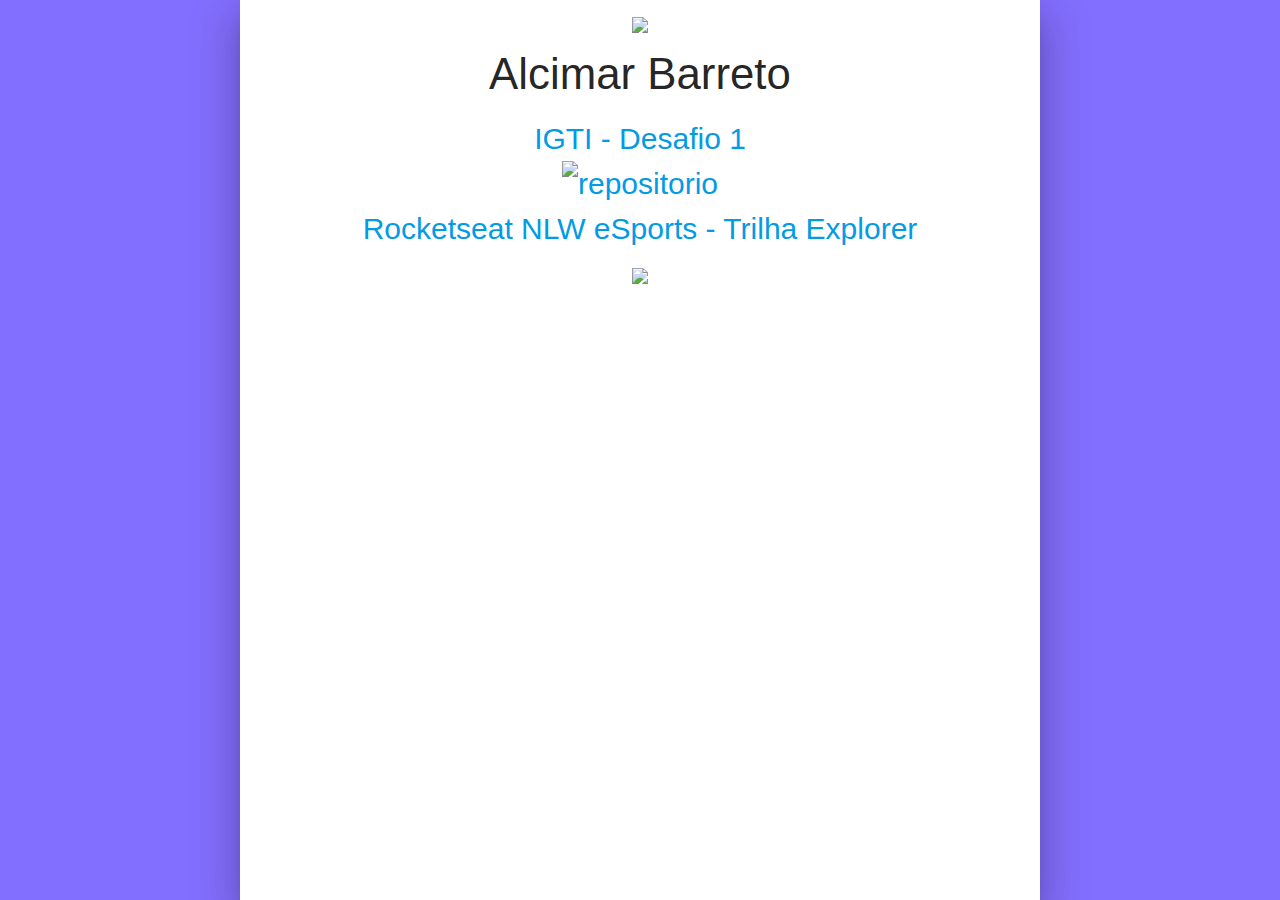
==== index.html @ d8711229 "Update index.html" ====
<!DOCTYPE html>
<html lang="en">
  <head>
    <meta charset="UTF-8" />
    <link rel="icon" href="data:;base64,iVBORwOKGO=" />
    <link
      rel="stylesheet"
      href="https://cdnjs.cloudflare.com/ajax/libs/materialize/1.0.0/css/materialize.min.css"
    />
    <link
      href="https://fonts.googleapis.com/icon?family=Material+Icons"
      rel="stylesheet"
    />
    <meta name="viewport" content="width=device-width, initial-scale=1.0" />
    <link rel="stylesheet" href="style.css" />
    <title>Alcimar Barreto - Lista de links</title>
  </head>
  <body>
    <div id="content" class="z-depth-5">
      <div id="header" class="center">
        <a target="_blank" href="https://www.linkedin.com/in/alcimargomes/">
          <img
            width="30"
            src="https://img.icons8.com/ios-glyphs/96/000000/linkedin.png"
          />
        </a>
        <h3>Alcimar Barreto</h3>
      </div>
      <div id="list-itens">
        <ul>
          <li title="Live">
            <a target="_blank" href="./CoresRGB/">IGTI - Desafio 1</a>
          </li>
          <li title="Link do repositório">
            <a
              target="_blank"
              href="https://github.com/alcimarbarreto/CoresRGB"
            >
              <img
                width="30"
                alt="repositorio"
                src="https://img.icons8.com/ios-glyphs/64/000000/github.png"
              />
            </a>
          </li>
          <li title="Live">
            <a target="_blank" href="./NLW_eSports/">Rocketseat NLW eSports - Trilha Explorer</a>
          </li>
          <li title="Link do repositório">
            <a
              target="_blank"
              href="https://github.com/alcimarbarreto/NLW_eSports"
            >
              <img
                width="30"
                src="https://www.rocketseat.com.br/assets/logos/rocketseat.svg"
              />
            </a>
          </li>
        </ul>
      </div>
    </div>
  </body>
</html>
---- style.css ----
* {
  margin: 0;
  padding: 0; 
  box-sizing: border-box;
}

body {
  margin: 0 auto;
  padding: 0;
  text-rendering: optimizeLegibility !important;
  -webkit-font-smoothing: antialiased !important;
  background-color: #836FFF;
  
}

#content {
  background-color: white;
  max-width: 800px;
  margin: auto;
  display: flex;
  flex-direction: column;
  text-align: center;
  height: 100vh;
}

#list-itens {
  display: flex;
  flex-direction: column;
  text-align: center;
  justify-content: center;  
}
h3 {
  margin-top: 5px;
}

li {
  list-style: none;
  transition: transform 0.2s;
  flex-direction: row;
  justify-content: stretch;
}
li:hover {
  transform: translateX(2px);
}

a {
  width: 100%;
  text-decoration: none;
  font-size: 30px;
  transition: color 0.5s;
  cursor: pointer;
}

a:hover {
  color: #000;
}
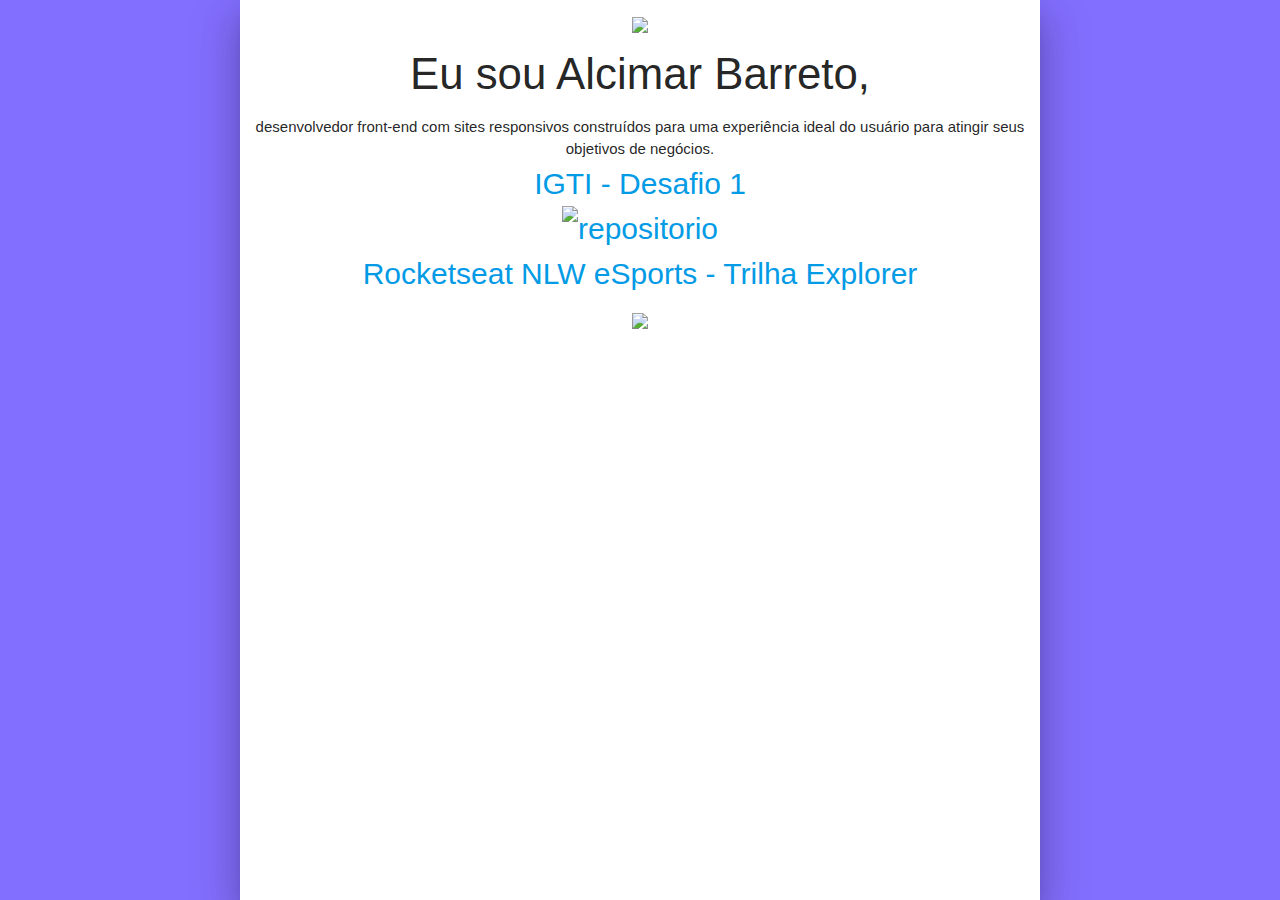
==== commit b4a39042: "Update index.html" ====
--- a/index.html
+++ b/index.html
@@ -24,7 +24,8 @@
             src="https://img.icons8.com/ios-glyphs/96/000000/linkedin.png"
           />
         </a>
-        <h3>Alcimar Barreto</h3>
+        <h3>Eu sou Alcimar Barreto,</h3>
+        <p>desenvolvedor front-end com sites responsivos construídos para uma experiência ideal do usuário para atingir seus objetivos de negócios.</p>
       </div>
       <div id="list-itens">
         <ul>
@@ -53,7 +54,7 @@
             >
               <img
                 width="30"
-                src="https://www.rocketseat.com.br/assets/logos/rocketseat.svg"
+                src="https://d1fdloi71mui9q.cloudfront.net/S5pZEvhjTXyASDS2uLFl_8n4kncbIn92F5YIc"
               />
             </a>
           </li>
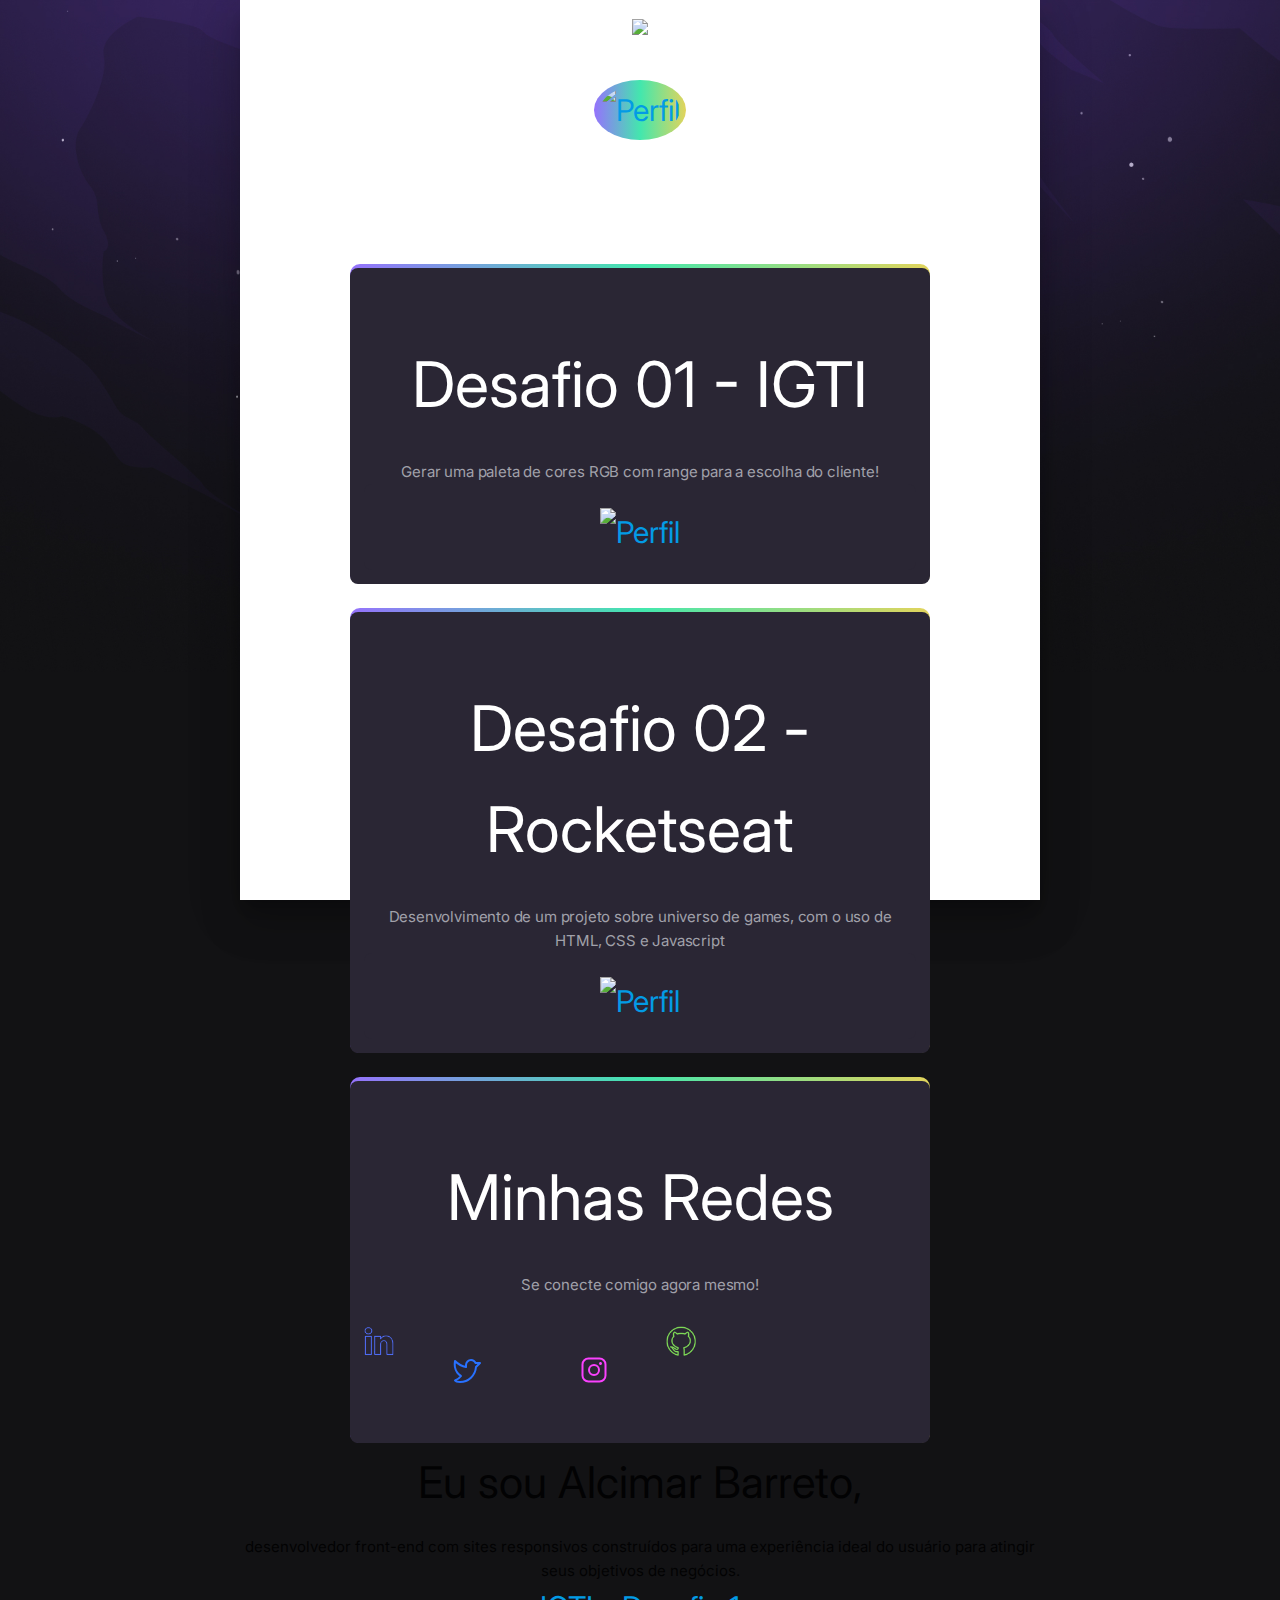
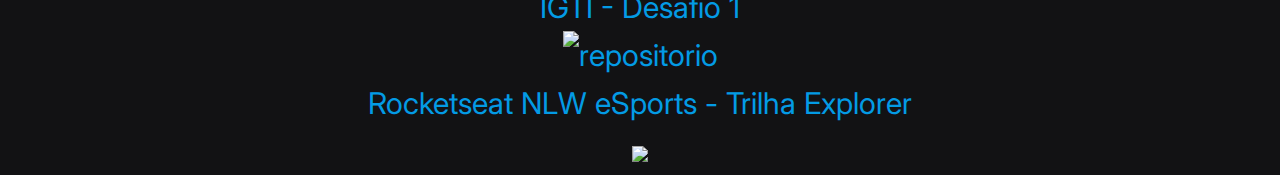
==== commit fcbd52b4: "Portifolio" ====
--- a/index.html
+++ b/index.html
@@ -23,7 +23,115 @@
             width="30"
             src="https://img.icons8.com/ios-glyphs/96/000000/linkedin.png"
           />
-        </a>
+        </a><!DOCTYPE html>
+        <html Lang="pt-br">
+             <head>
+                  <!--<meta http-equiv="X-UA-Compatible" content="IE=edge"> -->
+                  <link rel="preconnect" href="https://fonts.googleapis.com">
+                <link rel="preconnect" href="https://fonts.gstatic.com" crossorigin>
+                <link href="https://fonts.googleapis.com/css2?family=Inter:wght@400;900&display=swap" rel="stylesheet">
+                
+                <meta charset="UTF-8" />
+                <meta name="viewport" content="width=device-width, initial-scale=1.0" />
+                <title>NLW Esports</title>
+        
+                <link rel="stylesheet" href="./styles.css">
+             </head>
+             <body>
+                  <header>
+                       <div class="perfil">
+                            <a 
+                            target="_blank"
+                            href="https://github.com/alcimarbarreto">
+                                 <img src="https://lh3.googleusercontent.com/a/AItbvmnNAc9KF8YXdF20Ddw1pdINNLZZWz-jFGR0GxEq=s288-p-rw-no" alt="Perfil">
+                            </a> 
+                       </div>
+                       <div class="sobre">
+                            <p>Sou Alcimar Barreto, desenvolvedor front-end com sites responsivos, construídos para uma experiência confortavel do usuário para atingir seus objetivos de negócios.</p>
+                       </div>
+                  </header>
+                  <main>
+                       <section>
+                            <div>
+                                      <h1>Desafio 01 - IGTI</h1>
+                                      <p>Gerar uma paleta de cores RGB com range para a escolha do cliente!                                   
+                                      </p>
+                                      <div class="seta">
+                                           <a target="_blank"
+                                                href="https://www.twitch.tv/magnersilver">
+                                                <img src="https://cdn-0.imagensemoldes.com.br/wp-content/uploads/2020/04/Arquivo-Seta-Azul-em-png.png" alt="Perfil">
+                                           </a>
+                                      </div>
+                            </div>
+                            
+                       </section>
+                  
+                       <section>
+                            <div>
+                                 <h1>Desafio 02 - Rocketseat</h1>
+                                 <p>Desenvolvimento de um projeto sobre universo de games, com o uso de HTML, CSS e Javascript
+                                 </p>
+                       
+                                 <div class="seta">
+                                      <a target="_blank"
+                                           href="https://www.twitch.tv/magnersilver">
+                                           <img src="https://cdn-0.imagensemoldes.com.br/wp-content/uploads/2020/04/Arquivo-Seta-Azul-em-png.png" alt="Perfil">
+                                      </a>
+                                 </div>
+                            </div>
+                       </section>
+        
+                       <section>
+                            <div>                         
+                                      <h1>Minhas Redes</h1>
+                                      <p>Se conecte comigo agora mesmo!</p>
+                                      <ul class="social-list">
+                                           <li>
+                                                <a target="_blank" 
+                                                href="https://www.linkedin.com/in/alcimargomes/">
+                                                <img id="redes_icon" src="assets/linkedin.png">
+                                                </a>
+                                           </li>                                   
+        
+                                           <li>
+                                                <a target="_blank" 
+                                                href="https://twitter.com/alcimargomes">
+                                                     <figure>
+                                                          <svg width="32" height="32" viewBox="0 0 32 32" fill="none" xmlns="http://www.w3.org/2000/svg">
+                                                          <path d="M16 11C16 8.25003 18.3125 5.96253 21.0625 6.00003C22.0256 6.01115 22.9649 6.30018 23.7676 6.83237C24.5704 7.36457 25.2023 8.11728 25.5875 9.00003H30L25.9625 13.0375C25.7019 17.0932 23.9066 20.8975 20.9415 23.6769C17.9764 26.4562 14.0641 28.002 10 28C6 28 5 26.5 5 26.5C5 26.5 9 25 11 22C11 22 3 18 5 7.00003C5 7.00003 10 12 16 13V11Z" stroke="#2871FF" stroke-width="2" stroke-linecap="round" stroke-linejoin="round"/>
+                                                          </svg>                                                       
+                                                          <!-- <figcaption>Informações sobre Counter-Strike</figcaption>-->
+                                                     </figure>
+                                                </a>
+                                           </li>
+                                           
+                                           <li>
+                                                <a target="_blank" 
+                                                href="https://www.instagram.com/alcimar_barreto/">
+                                                     <figure>
+                                                          <svg width="32" height="32" viewBox="0 0 32 32" fill="none" xmlns="http://www.w3.org/2000/svg">
+                                                               <path d="M16 21C18.7614 21 21 18.7614 21 16C21 13.2386 18.7614 11 16 11C13.2386 11 11 13.2386 11 16C11 18.7614 13.2386 21 16 21Z" stroke="#FA41FE" stroke-width="2" stroke-miterlimit="10"/>
+                                                               <path d="M21.5 4.5H10.5C7.18629 4.5 4.5 7.18629 4.5 10.5V21.5C4.5 24.8137 7.18629 27.5 10.5 27.5H21.5C24.8137 27.5 27.5 24.8137 27.5 21.5V10.5C27.5 7.18629 24.8137 4.5 21.5 4.5Z" stroke="#FA41FE" stroke-width="2" stroke-linecap="round" stroke-linejoin="round"/>
+                                                               <path d="M22.5 11C23.3284 11 24 10.3284 24 9.5C24 8.67157 23.3284 8 22.5 8C21.6716 8 21 8.67157 21 9.5C21 10.3284 21.6716 11 22.5 11Z" fill="#FA41FE"/>
+                                                               </svg>                                                       
+                                                          <!-- <figcaption>Informações sobre League of Legends</figcaption>-->
+                                                     </figure>
+                                                </a>
+                                           </li>
+                                           <li>
+                                                <a target="_blank" 
+                                                href="https://github.com/alcimarbarreto">
+                                                <img id="redes_icon" src="assets/github.png">
+                                                </a>
+                                           </li>   
+                                      </ul>
+                            </div>
+                       </section>
+        
+                  </main>
+             </body>
+             
+        </html>
         <h3>Eu sou Alcimar Barreto,</h3>
         <p>desenvolvedor front-end com sites responsivos construídos para uma experiência ideal do usuário para atingir seus objetivos de negócios.</p>
       </div>
--- a/styles.css
+++ b/styles.css
@@ -0,0 +1,117 @@
+* {
+    margin: 0;
+    padding: 0;
+    box-sizing: border-box;
+}
+
+ul {
+    list-style: none;
+}
+
+body {
+    background-image: url(./assets/bg.jpg);
+    background-position: top center;
+    background-size: 100% auto;
+    background-repeat: no-repeat;
+    background-color: #121214;
+    
+}
+
+body * {
+    font-family: 'Inter', sans-serif;
+    line-height: 160%;
+}
+
+header {
+    
+    display: grid;
+    justify-content: center;
+    padding: 32px;  
+    
+ }
+
+header img  {
+    background-image: linear-gradient(90deg, #9572FC 0%, #43E7AD 50.52%, #E2D45C 100%);
+    border-radius: 50%;
+    padding: 6px;  
+    width: 120px;
+}
+ .perfil {
+    text-align: center;
+ }
+ 
+ .sobre {
+    max-width: 580px;
+    color: white;
+    display: grid;
+    flex-wrap: wrap;
+    gap: 16px;
+    justify-content: center;
+    padding: 10px; 
+    text-align: justify; 
+    text-indent: 35px;
+ }
+
+main {
+    max-width: 580px;
+    width: 90%;
+    margin: auto;
+    display: grid;
+    gap: 24px;
+    /* margin-top: 32px; */
+}
+
+section {
+    color: white;
+    background-image: linear-gradient(90deg, #9572FC 0%, #43E7AD 50.52%, #E2D45C 100%);
+    padding-top: 4px;
+    border-radius: 10px;
+}
+
+section div {
+    background-color: #2A2634;
+    padding: 14px;
+    padding-top: 24px;
+    border-radius: 8px;
+}
+
+section h2 {
+    letter-spacing: -0.47px;
+}
+
+section p {
+    letter-spacing: -0.18px;
+    color: #A1A1AA;
+}
+
+section ul {
+    display: flex;
+    flex-wrap: wrap;
+    gap: 16px;
+    margin-top: 24px;
+}
+.seta {
+    display: grid;
+    width: 100%;
+    text-align: center;
+}
+
+.seta img {
+    width: 20px;
+}
+
+.games-list img {
+    width: 90px;
+    border-radius: 8px;
+}
+
+.channel-list img {
+    border-radius: 50%; 
+    width: 70px;
+}
+#redes_icon {
+    width: 30px;
+}
+
+
+
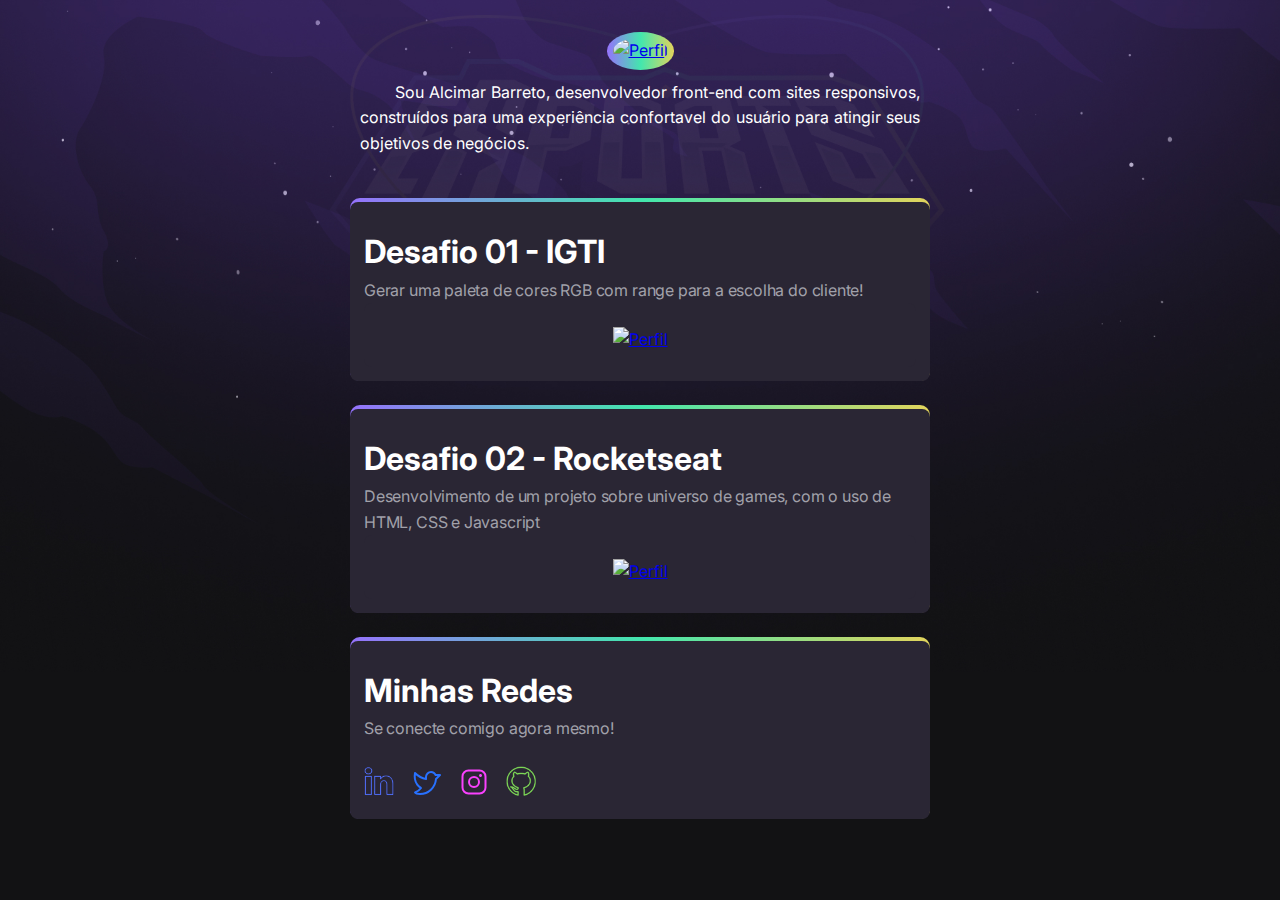
==== commit 28e5c5cc: "Update index.html" ====
--- a/index.html
+++ b/index.html
@@ -1,29 +1,4 @@
 <!DOCTYPE html>
-<html lang="en">
-  <head>
-    <meta charset="UTF-8" />
-    <link rel="icon" href="data:;base64,iVBORwOKGO=" />
-    <link
-      rel="stylesheet"
-      href="https://cdnjs.cloudflare.com/ajax/libs/materialize/1.0.0/css/materialize.min.css"
-    />
-    <link
-      href="https://fonts.googleapis.com/icon?family=Material+Icons"
-      rel="stylesheet"
-    />
-    <meta name="viewport" content="width=device-width, initial-scale=1.0" />
-    <link rel="stylesheet" href="style.css" />
-    <title>Alcimar Barreto - Lista de links</title>
-  </head>
-  <body>
-    <div id="content" class="z-depth-5">
-      <div id="header" class="center">
-        <a target="_blank" href="https://www.linkedin.com/in/alcimargomes/">
-          <img
-            width="30"
-            src="https://img.icons8.com/ios-glyphs/96/000000/linkedin.png"
-          />
-        </a><!DOCTYPE html>
         <html Lang="pt-br">
              <head>
                   <!--<meta http-equiv="X-UA-Compatible" content="IE=edge"> -->
@@ -54,11 +29,11 @@
                        <section>
                             <div>
                                       <h1>Desafio 01 - IGTI</h1>
-                                      <p>Gerar uma paleta de cores RGB com range para a escolha do cliente!                                   
+                                      <p>Gerar uma paleta de cores RGB com range para a escolha do cliente!                              
                                       </p>
                                       <div class="seta">
                                            <a target="_blank"
-                                                href="https://www.twitch.tv/magnersilver">
+                                                href="./CoresRGB/">
                                                 <img src="https://cdn-0.imagensemoldes.com.br/wp-content/uploads/2020/04/Arquivo-Seta-Azul-em-png.png" alt="Perfil">
                                            </a>
                                       </div>
@@ -132,42 +107,4 @@
              </body>
              
         </html>
-        <h3>Eu sou Alcimar Barreto,</h3>
-        <p>desenvolvedor front-end com sites responsivos construídos para uma experiência ideal do usuário para atingir seus objetivos de negócios.</p>
-      </div>
-      <div id="list-itens">
-        <ul>
-          <li title="Live">
-            <a target="_blank" href="./CoresRGB/">IGTI - Desafio 1</a>
-          </li>
-          <li title="Link do repositório">
-            <a
-              target="_blank"
-              href="https://github.com/alcimarbarreto/CoresRGB"
-            >
-              <img
-                width="30"
-                alt="repositorio"
-                src="https://img.icons8.com/ios-glyphs/64/000000/github.png"
-              />
-            </a>
-          </li>
-          <li title="Live">
-            <a target="_blank" href="./NLW_eSports/">Rocketseat NLW eSports - Trilha Explorer</a>
-          </li>
-          <li title="Link do repositório">
-            <a
-              target="_blank"
-              href="https://github.com/alcimarbarreto/NLW_eSports"
-            >
-              <img
-                width="30"
-                src="https://d1fdloi71mui9q.cloudfront.net/S5pZEvhjTXyASDS2uLFl_8n4kncbIn92F5YIc"
-              />
-            </a>
-          </li>
-        </ul>
-      </div>
-    </div>
-  </body>
-</html>
+        
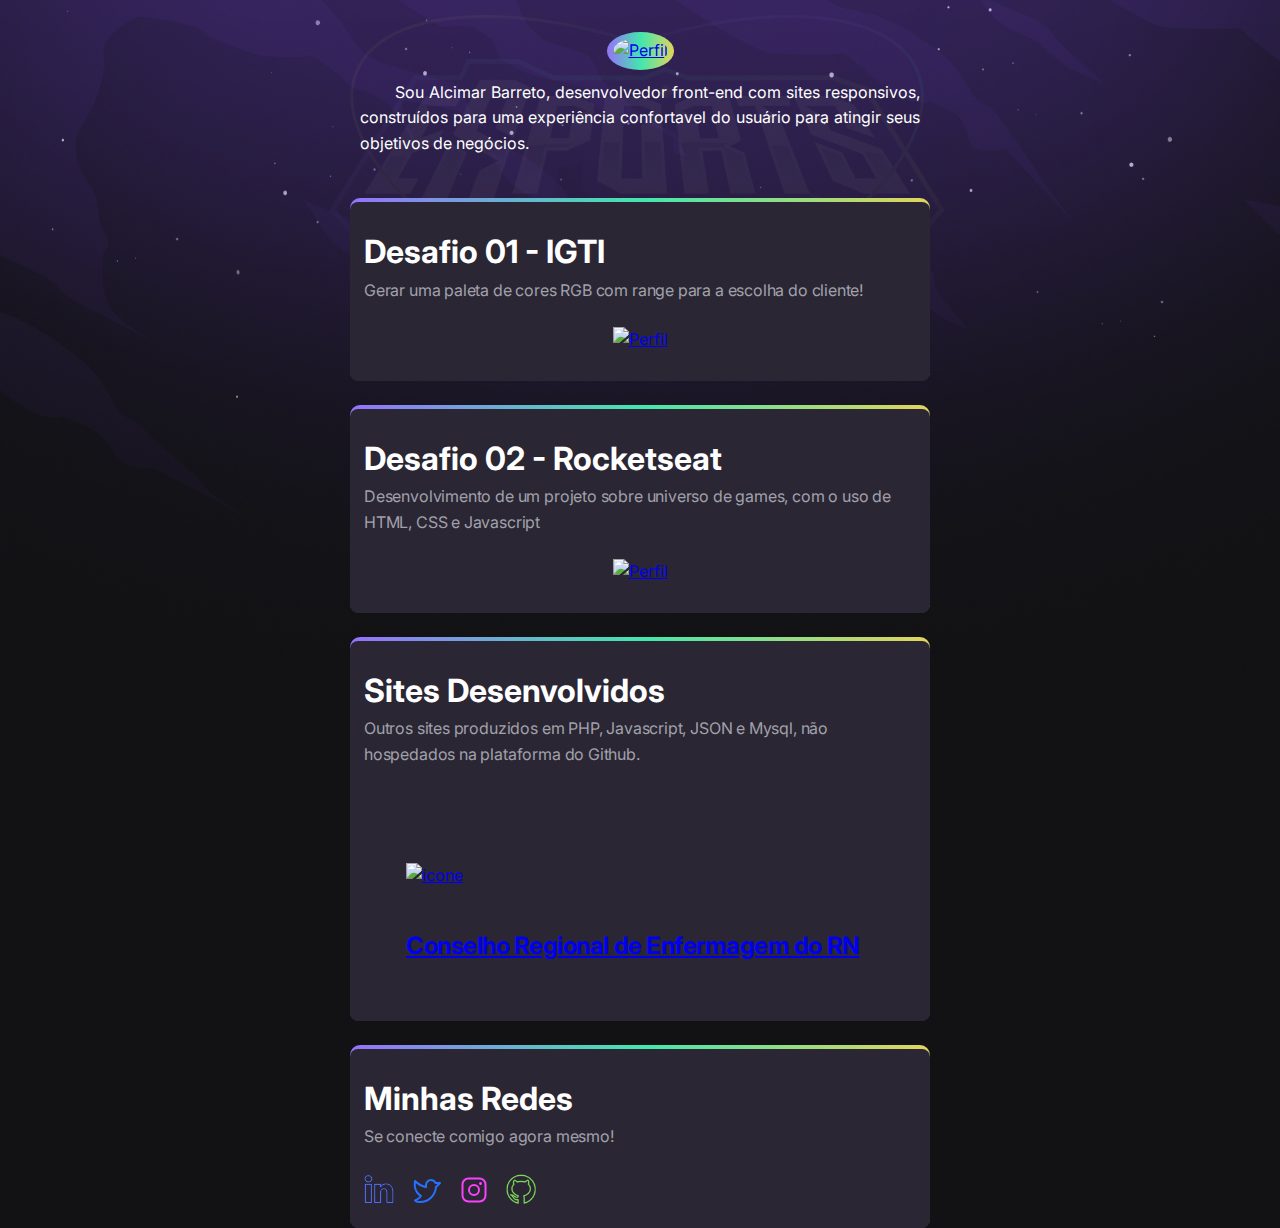
==== commit 1aa1ca67: "Update index.html" ====
--- a/index.html
+++ b/index.html
@@ -49,13 +49,41 @@
                        
                                  <div class="seta">
                                       <a target="_blank"
-                                           href="https://www.twitch.tv/magnersilver">
+                                           href="./NLW_eSports/">
                                            <img src="https://cdn-0.imagensemoldes.com.br/wp-content/uploads/2020/04/Arquivo-Seta-Azul-em-png.png" alt="Perfil">
                                       </a>
                                  </div>
                             </div>
                        </section>
-        
+                       <section>
+                        <div>
+                            <h1>Sites Desenvolvidos</h1>
+                            <p>Outros sites produzidos em PHP, Javascript, JSON e Mysql, não hospedados na plataforma do Github.</p>
+                            <div>
+                                <ul>
+                                    <li>
+                                        <a target="_blank" href="https://corensemanadeenfermagem2022.nette.com.br/">
+        <!---------------CAIXA DE INFORMAÇÃO---------------------------------------------->
+                                            <div>
+                                                    <div>
+                                                        <img src="assets/corenrn.png" alt="icone">
+                                                        <!--IMAGEM ÍCONE-->
+                                                    </div> <!--ÍCONE-->
+            
+            
+                                                    <div>
+                                                        <h2>
+                                                          Conselho Regional de Enfermagem do RN
+                                                        </h2>
+                                                    </div> <!--TÍTULO-->
+                                            </div> <!--INFOBOX-->
+        <!---------------CAIXA DE INFORMAÇÃO---------------------------------------------->
+                                        </a>
+                                    </li>
+                                </ul>
+                            </div>
+                        </div>
+                    </section>
                        <section>
                             <div>                         
                                       <h1>Minhas Redes</h1>
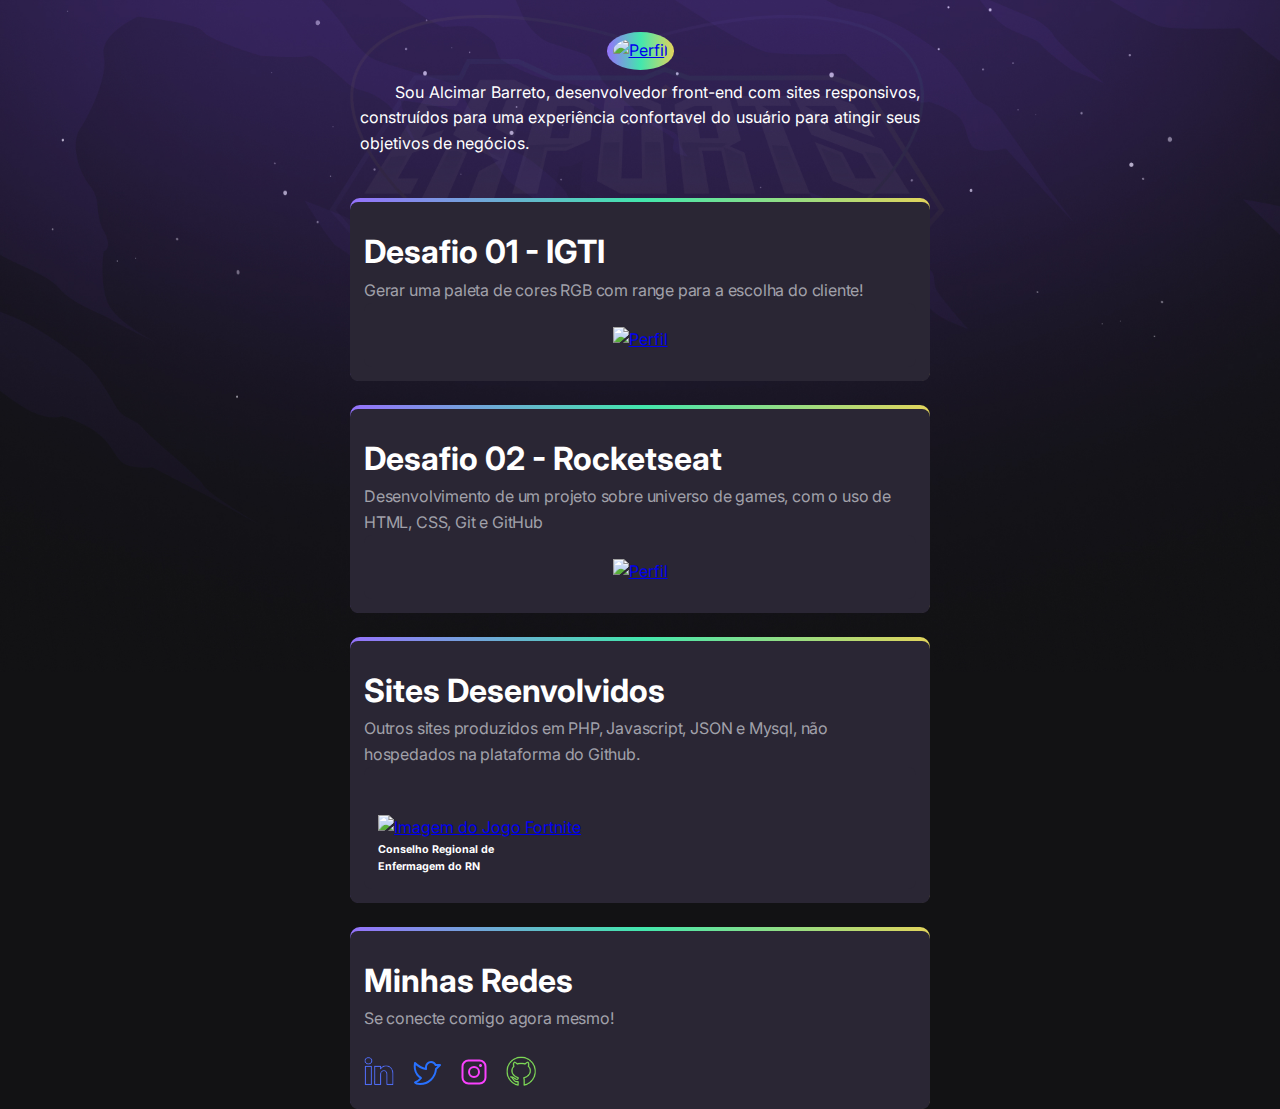
==== commit c2e70cba: "Update index.html" ====
--- a/index.html
+++ b/index.html
@@ -44,7 +44,7 @@
                        <section>
                             <div>
                                  <h1>Desafio 02 - Rocketseat</h1>
-                                 <p>Desenvolvimento de um projeto sobre universo de games, com o uso de HTML, CSS e Javascript
+                                 <p>Desenvolvimento de um projeto sobre universo de games, com o uso de HTML, CSS, Git e GitHub
                                  </p>
                        
                                  <div class="seta">
@@ -59,28 +59,24 @@
                         <div>
                             <h1>Sites Desenvolvidos</h1>
                             <p>Outros sites produzidos em PHP, Javascript, JSON e Mysql, não hospedados na plataforma do Github.</p>
-                            <div>
-                                <ul>
-                                    <li>
-                                        <a target="_blank" href="https://corensemanadeenfermagem2022.nette.com.br/">
-        <!---------------CAIXA DE INFORMAÇÃO---------------------------------------------->
-                                            <div>
-                                                    <div>
-                                                        <img src="assets/corenrn.png" alt="icone">
-                                                        <!--IMAGEM ÍCONE-->
-                                                    </div> <!--ÍCONE-->
-            
-            
-                                                    <div>
-                                                        <h2>
-                                                          Conselho Regional de Enfermagem do RN
-                                                        </h2>
-                                                    </div> <!--TÍTULO-->
-                                            </div> <!--INFOBOX-->
-        <!---------------CAIXA DE INFORMAÇÃO---------------------------------------------->
-                                        </a>
-                                    </li>
-                                </ul>
+                            <div class="sites-centra">
+                              <ul class="sites-list">
+                                <li>
+                                     <a target="_blank" 
+                                     href="https://corensemanadeenfermagem2022.nette.com.br/">
+                                          <figure>
+                                               <img src="assets/corenrn.png" alt="Imagem do Jogo Fortnite">
+                                               <!-- <figcaption>Informações sobre Fortnite</figcaption>-->
+                                          </figure>
+                                     </a>
+                                     
+                                               <h6>
+                                                 Conselho Regional de <br>
+                                                 Enfermagem do RN
+                                               </h6>
+                                     
+                                </li>
+                         </ul>
                             </div>
                         </div>
                     </section>
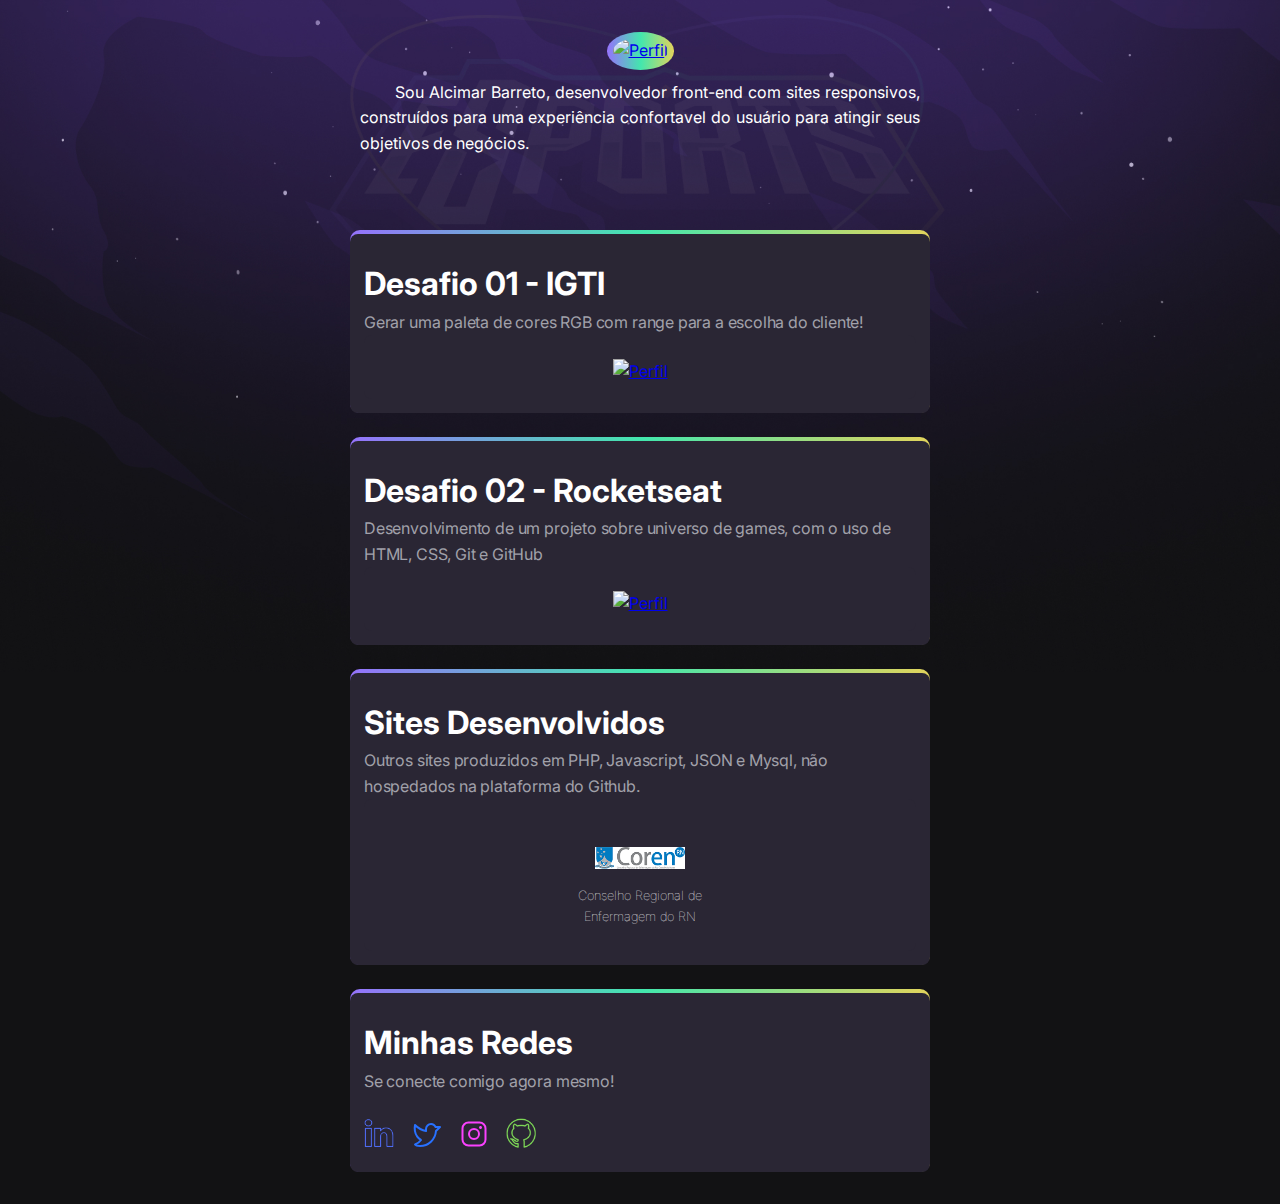
==== commit 584f1ea8: "Merge branch 'master' of https://github.com/alcimarbarreto/alcimarbarreto.github.io" ====
--- a/index.html
+++ b/index.html
@@ -8,7 +8,7 @@
                 
                 <meta charset="UTF-8" />
                 <meta name="viewport" content="width=device-width, initial-scale=1.0" />
-                <title>NLW Esports</title>
+                <title>Alcimar Barreto</title>
         
                 <link rel="stylesheet" href="./styles.css">
              </head>
--- a/styles.css
+++ b/styles.css
@@ -6,6 +6,7 @@
 
 ul {
     list-style: none;
+    
 }
 
 body {
@@ -55,7 +56,7 @@
 main {
     max-width: 580px;
     width: 90%;
-    margin: auto;
+    margin: 32px auto;
     display: grid;
     gap: 24px;
     /* margin-top: 32px; */
@@ -89,6 +90,7 @@
     flex-wrap: wrap;
     gap: 16px;
     margin-top: 24px;
+    text-align: center;
 }
 .seta {
     display: grid;
@@ -100,9 +102,10 @@
     width: 20px;
 }
 
-.games-list img {
+.sites-list img {
     width: 90px;
-    border-radius: 8px;
+   /* border-radius: 8px;*/
+    
 }
 
 .channel-list img {
@@ -113,5 +116,58 @@
     width: 30px;
 }
 
+.sites-centra {
+    display: grid;
+    justify-items: center;
+}
+h6{
+    margin: 10px 0px;
+    font-weight: lighter;
+    font-size: 0.8em;
+}
 
+/* animation */
 
+header div {
+    animation: fromTop .7s .2s backwards;
+}
+
+main section {
+    animation: fromBottom .7s backwards;
+}
+
+main section:nth-child(1) {
+    animation-delay: 0;
+}
+
+main section:nth-child(2) {
+    animation-delay: .3s;
+}
+
+main section:nth-child(3) {
+    animation-delay: .6s;
+}
+
+@keyframes fromTop {
+    from {
+        opacity: 0;
+        transform: translateY(-30px)
+    }
+
+    to {
+        opacity: 1;
+        transform: translateY(0)
+    }
+}
+
+@keyframes fromBottom {
+    from {
+        opacity: 0;
+        transform: translateY(30px)
+    }
+
+    to {
+        opacity: 1;
+        transform: translateY(0)
+    }
+}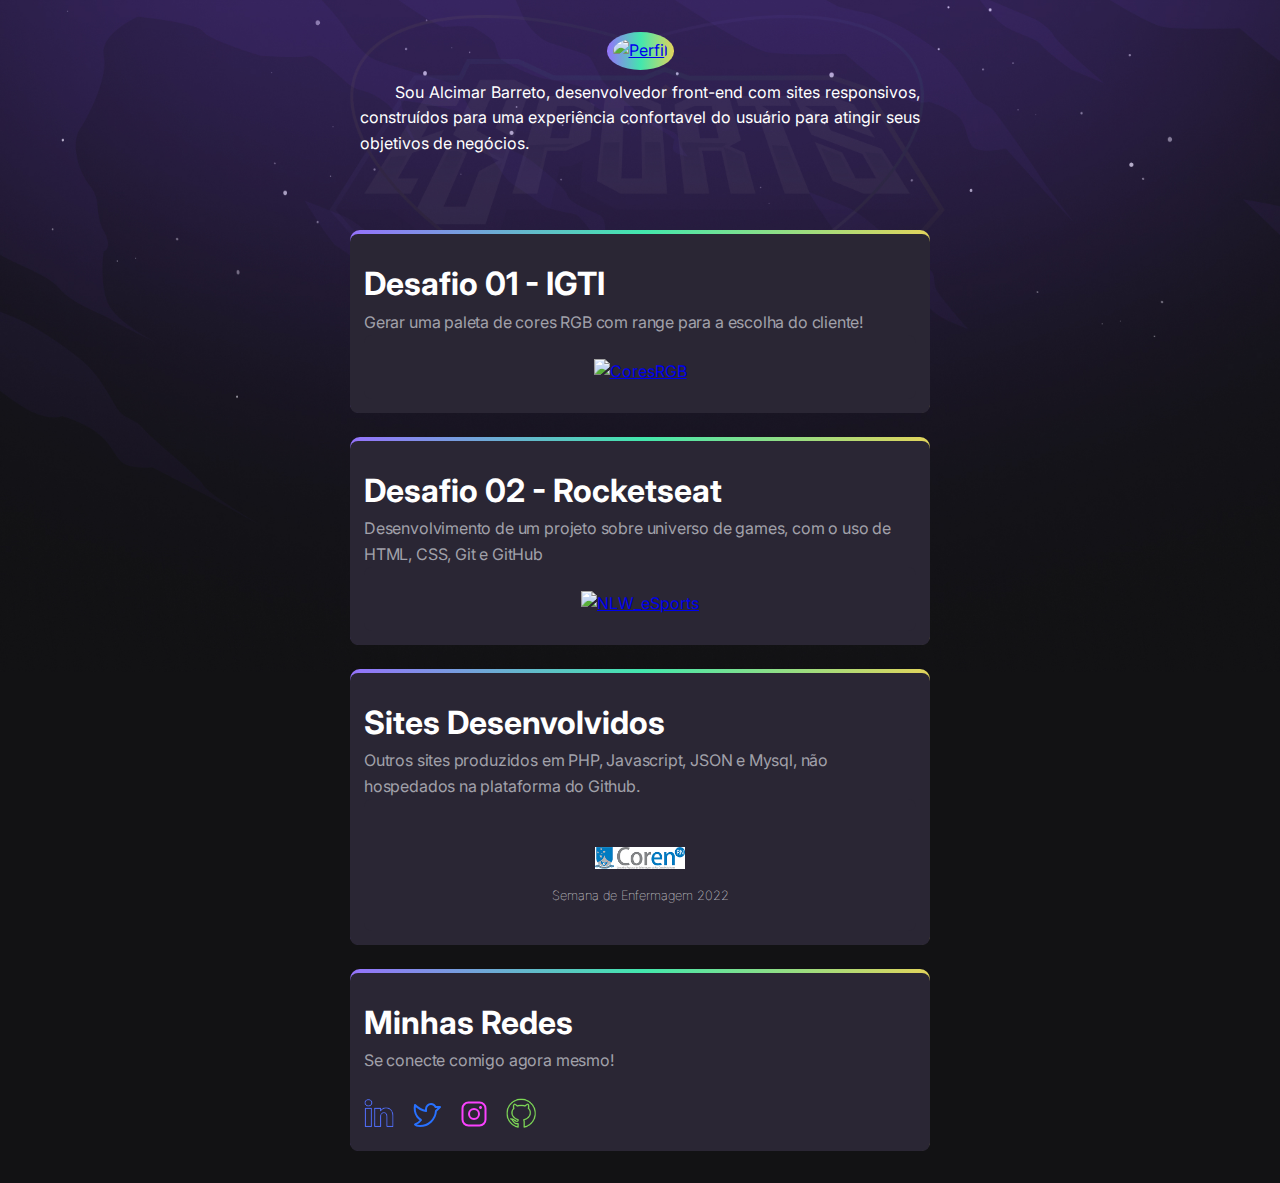
==== commit 76f3a4d9: "Correção evento Semana de Enfermagem" ====
--- a/index.html
+++ b/index.html
@@ -34,7 +34,7 @@
                                       <div class="seta">
                                            <a target="_blank"
                                                 href="./CoresRGB/">
-                                                <img src="https://cdn-0.imagensemoldes.com.br/wp-content/uploads/2020/04/Arquivo-Seta-Azul-em-png.png" alt="Perfil">
+                                                <img src="./img/Seta-Azul.png" alt="CoresRGB">
                                            </a>
                                       </div>
                             </div>
@@ -50,7 +50,7 @@
                                  <div class="seta">
                                       <a target="_blank"
                                            href="./NLW_eSports/">
-                                           <img src="https://cdn-0.imagensemoldes.com.br/wp-content/uploads/2020/04/Arquivo-Seta-Azul-em-png.png" alt="Perfil">
+                                           <img src="./img/Seta-Azul.png" alt="NLW_eSports">
                                       </a>
                                  </div>
                             </div>
@@ -71,8 +71,7 @@
                                      </a>
                                      
                                                <h6>
-                                                 Conselho Regional de <br>
-                                                 Enfermagem do RN
+                                                 Semana de Enfermagem 2022
                                                </h6>
                                      
                                 </li>
